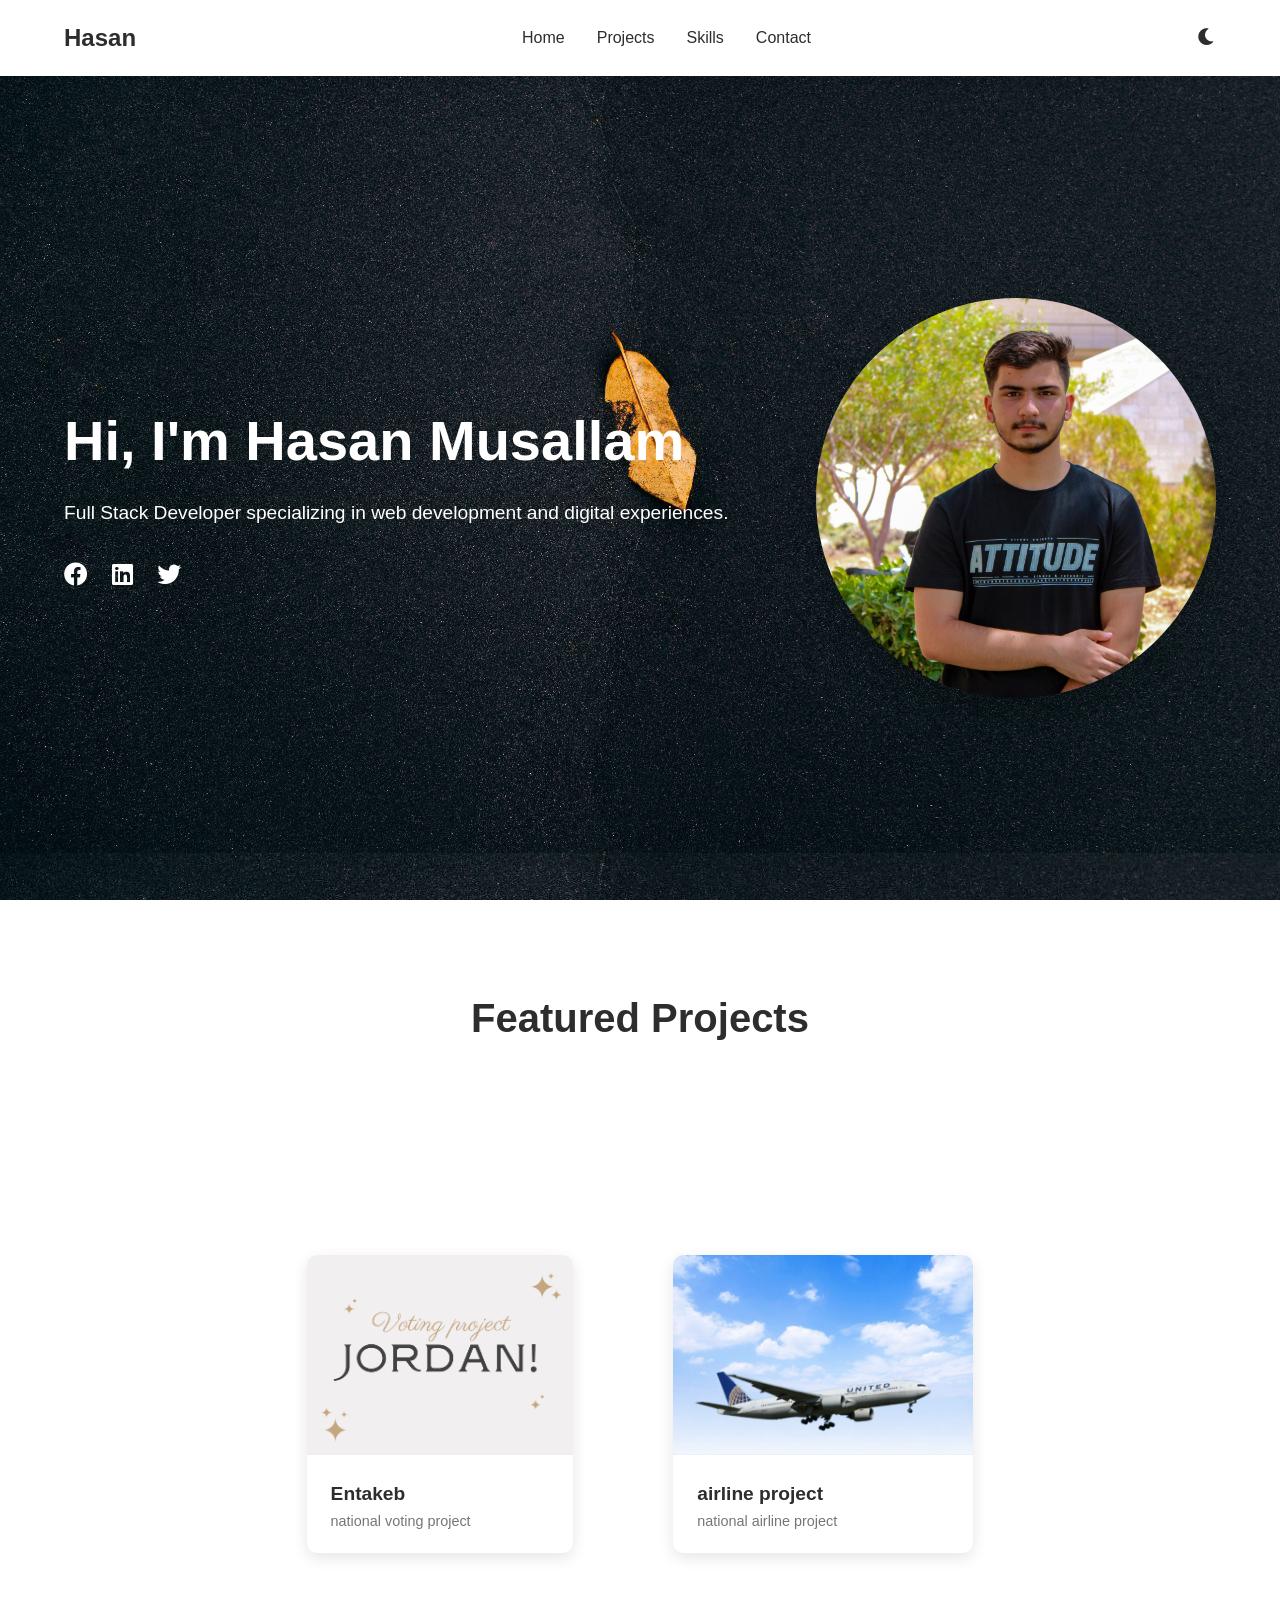
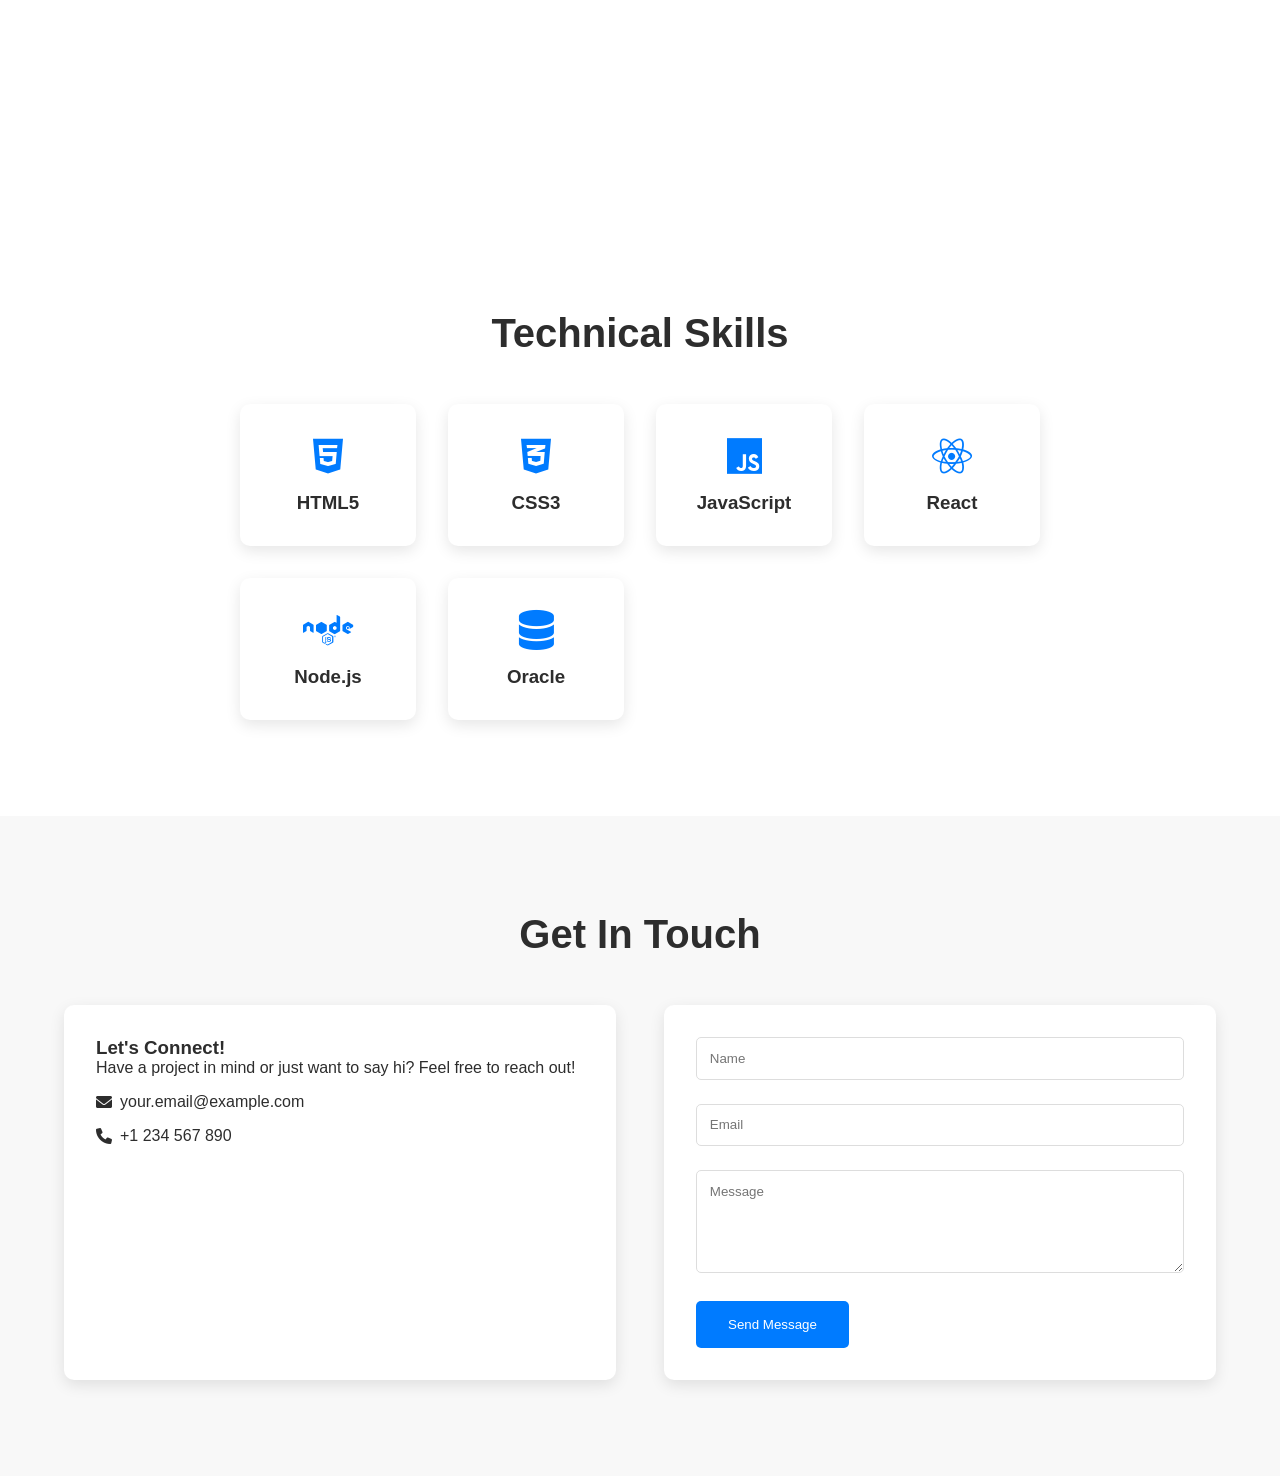
==== index.html @ b1ca7955 "Rename test.html to index.html" ====
<!DOCTYPE html>
<html lang="en">
<head>
    <meta charset="UTF-8">
    <meta name="viewport" content="width=device-width, initial-scale=1.0">
    <title>Your Name - Portfolio</title>
    <link href="https://cdnjs.cloudflare.com/ajax/libs/font-awesome/6.0.0/css/all.min.css" rel="stylesheet">
<link rel="stylesheet" href="styles.css">
</head>
<body>
    <nav>
        <h2>Hasan</h2>
        <div class="nav-links">
            <a href="#home">Home</a>
            <a href="#projects">Projects</a>
            <a href="#skills">Skills</a>
            <a href="#contact">Contact</a>
        </div>
        <button class="theme-toggle"><i class="fas fa-moon"></i></button>
    </nav>

    <section class="hero" id="home">
        <div class="hero-content">
            <h1>Hi, I'm Hasan Musallam</h1>
            <p>Full Stack Developer specializing in web development and digital experiences.</p>
            <div class="social-links">
                <a href="#"><i class="fab fa-facebook"></i></a>
                <a href="#"><i class="fab fa-linkedin"></i></a>
                <a href="#"><i class="fab fa-twitter"></i></a>
            </div>
        </div>
        <img src="imge/profile2.jpg" alt="Your Name" class="profile-img">
    </section>

    <section class="projects" id="projects">
        <h2 class="section-title">Featured Projects</h2>
        <div class="project-grid">
            <div class="project-card">
             <a href="file:///C:/Users/hs973/Desktop/my-face-api-project/test.html">   <img src="imge/Voting-project.png" alt="Project 1" class="project-image" ></a>
                <div class="project-info">
                    <h3 class="project-title">Entakeb</h3>
                    <p class="project-description">national voting project</p>
                </div>
            </div>
            <div class="project-card">
               <a href="file:///C:/Users/hs973/Desktop/website%20for%20airplane/index.html"> <img src="imge/project1.jpg" alt="Project 1" class="project-image"></a>
                <div class="project-info">
                    <h3 class="project-title">airline project</h3>
                    <p class="project-description">national airline project</p>
                </div>
            </div>
          
        </div>
    </section>

    <!-- Add Skills and Contact sections here -->
<!-- Skills Section -->
<section class="skills" id="skills">
    <h2 class="section-title">Technical Skills</h2>
    <div class="skills-grid">
        <div class="skill-card animate">
            <i class="fab fa-html5"></i>
            <h3>HTML5</h3>
        </div>
        <div class="skill-card animate">
            <i class="fab fa-css3-alt"></i>
            <h3>CSS3</h3>
        </div>
        <div class="skill-card animate">
            <i class="fab fa-js"></i>
            <h3>JavaScript</h3>
        </div>
        <div class="skill-card animate">
            <i class="fab fa-react"></i>
            <h3>React</h3>
        </div>
        <div class="skill-card animate">
            <i class="fab fa-node"></i>
            <h3>Node.js</h3>
        </div>
        <div class="skill-card animate">
            <i class="fas fa-database"></i>
            <h3>Oracle</h3>
        </div>
        <!-- Add more skills -->
    </div>
</section>

    <section class="contact" id="contact">
        <h2 class="section-title">Get In Touch</h2>
        <div class="contact-container">
            <div class="contact-info animate">
                <h3>Let's Connect!</h3>
                <p>Have a project in mind or just want to say hi? Feel free to reach out!</p>
                <div class="contact-details">
                    <p><i class="fas fa-envelope"></i> your.email@example.com</p>
                    <p><i class="fas fa-phone"></i> +1 234 567 890</p>
                </div>
            </div>
            <form class="contact-form animate">
                <div class="form-group">
                    <input type="text" placeholder="Name" required>
                </div>
                <div class="form-group">
                    <input type="email" placeholder="Email" required>
                </div>
                <div class="form-group">
                    <textarea rows="5" placeholder="Message" required></textarea>
                </div>
                <button type="submit" class="submit-btn">Send Message</button>
            </form>
        </div>
    </section>
    <script src="scrept.js"></script>
</body>
</html>
---- styles.css ----
:root {
    --primary-color: #2d2d2d;
    --secondary-color: #767676;
    --background-color: #ffffff;
    --accent-color: #007bff;
}

* {
    margin: 0;
    padding: 0;
    box-sizing: border-box;
    font-family: 'Segoe UI', sans-serif;
}

body {
    background-color: var(--background-color);
    color: var(--primary-color);
    transition: all 0.3s ease;
}

body.dark-mode {
    --primary-color: #ffffff;
    --secondary-color: #b3b3b3;
    --background-color: #1a1a1a;
}

/* Navigation */
nav {
    position: fixed;
    width: 100%;
    padding: 1.5rem 5%;
    background:white;
    display: flex;
    justify-content: space-between;
    align-items: center;
    z-index: 1000;
    box-shadow: 0 2px 10px rgba(0,0,0,0.1);
}

.dark-mode nav {
    background: rgba(26, 26, 26, 0.95);
}

.nav-links {
    display: flex;
    gap: 2rem;
}

.nav-links a {
    text-decoration: none;
    color: var(--primary-color);
    font-weight: 500;
    transition: color 0.3s ease;
}

.nav-links a:hover {
    color: var(--accent-color);
}

.theme-toggle {
    background: none;
    border: none;
    cursor: pointer;
    font-size: 1.2rem;
    color: var(--primary-color);
}

/* Hero Section */
.hero {
    background-image: url("imge/background.jpg");
    padding: 12rem 5% 6rem;
    display: flex;
    align-items: center;
    justify-content: space-between;
    min-height: 100vh;
}

.hero-content {
    max-width: 700px;
    opacity: 0;
    transform: translateY(30px);
    transition: all 0.6s ease;
}

.hero-content.visible {
    opacity: 1;
    transform: translateY(0);
}

.hero h1 {
    font-size: 3.5rem;
    margin-bottom: 1.5rem;
    line-height: 1.2;
    color: white;
}

.hero p {
    font-size: 1.2rem;
    color: white;
    margin-bottom: 2rem;
    line-height: 1.6;
}

.social-links {
    display: flex;
    gap: 1.5rem;
    margin-top: 2rem;
}

.social-links a {
    color: white;
    font-size: 1.5rem;
    transition: color 0.3s ease;
}

.social-links a:hover {
    color: var(--accent-color);
}

.profile-img {
    width: 400px;
    height: 400px;
    border-radius: 50%;
    object-fit: cover;
    box-shadow: 0 10px 30px rgba(0,0,0,0.2);
    opacity: 0;
    transform: translateX(30px);
    transition: all 0.6s ease;
}

.profile-img.visible {
    opacity: 1;
    transform: translateX(0);
}

/* Projects Section */
.projects {
    padding: 6rem 5%;
}

.section-title {
    font-size: 2.5rem;
    margin-bottom: 3rem;
    text-align: center;
}

.project-grid {
    display: flex;
    justify-content: center; /* Centers horizontally */
    align-items: center; /* Centers vertically */
    height: 70vh; /* Full viewport height */
    gap: 100px;
}

.project-card {

    background: var(--background-color);
    border-radius: 10px;
    overflow: hidden;
    box-shadow: 0 5px 15px rgba(0,0,0,0.1);
    transition: transform 0.3s ease;
}

.project-card:hover {
    transform: translateY(-10px);
}

.project-image {
    width: 100%;
    height: 200px;
    object-fit: cover;
}

.project-info {
    padding: 1.5rem;
}

.project-title {
    font-size: 1.2rem;
    margin-bottom: 0.5rem;
}

.project-description {
    color: var(--secondary-color);
    font-size: 0.9rem;
}

/* Responsive Design */
@media (max-width: 768px) {
    .hero {
        flex-direction: column;
        text-align: center;
        padding: 8rem 5% 4rem;
    }

    .profile-img {
        width: 250px;
        height: 250px;
        margin-top: 3rem;
    }

    .nav-links {
        display: none;
    }
}


/* Skills Section */
.skills {
    padding: 6rem 5%;
    background: var(--background-color);
}

.skills-grid {
    display: grid;
    grid-template-columns: repeat(auto-fit, minmax(150px, 1fr));
    gap: 2rem;
    max-width: 800px;
    margin: 0 auto;
}

.skill-card {
    background: var(--background-color);
    padding: 2rem;
    text-align: center;
    border-radius: 10px;
    box-shadow: 0 5px 15px rgba(0,0,0,0.1);
    transition: transform 0.3s ease;
}

.skill-card:hover {
    transform: translateY(-5px);
}

.skill-card i {
    font-size: 2.5rem;
    margin-bottom: 1rem;
    color: var(--accent-color);
}

/* Contact Section */
.contact {
    padding: 6rem 5%;
    background: #f8f8f8;
}

.dark-mode .contact {
    background: #2d2d2d;
}

.contact-container {
    max-width: 1200px;
    margin: 0 auto;
    display: grid;
    grid-template-columns: 1fr 1fr;
    gap: 3rem;
}

.contact-info {
    background: var(--background-color);
    padding: 2rem;
    border-radius: 10px;
    box-shadow: 0 5px 15px rgba(0,0,0,0.1);
}

.contact-details p {
    margin: 1rem 0;
    display: flex;
    align-items: center;
    gap: 0.5rem;
}

.contact-form {
    background: var(--background-color);
    padding: 2rem;
    border-radius: 10px;
    box-shadow: 0 5px 15px rgba(0,0,0,0.1);
}

.form-group {
    margin-bottom: 1.5rem;
}

.form-group input,
.form-group textarea {
    width: 100%;
    padding: 0.8rem;
    border: 1px solid #ddd;
    border-radius: 5px;
    background: var(--background-color);
    color: var(--primary-color);
}

.submit-btn {
    background: var(--accent-color);
    color: white;
    padding: 1rem 2rem;
    border: none;
    border-radius: 5px;
    cursor: pointer;
    transition: transform 0.3s ease;
}

.submit-btn:hover {
    transform: translateY(-2px);
}

@media (max-width: 768px) {
    .hero {
        flex-direction: column;
        text-align: center;
        padding: 8rem 5% 4rem;
    }

    .profile-img {
        width: 250px;
        height: 250px;
        margin-top: 3rem;
    }

    .nav-links {
        display: none;
    }

    .contact-container {
        grid-template-columns: 1fr;
    }
    
    .skills-grid {
        grid-template-columns: repeat(auto-fit, minmax(120px, 1fr));
    }
}
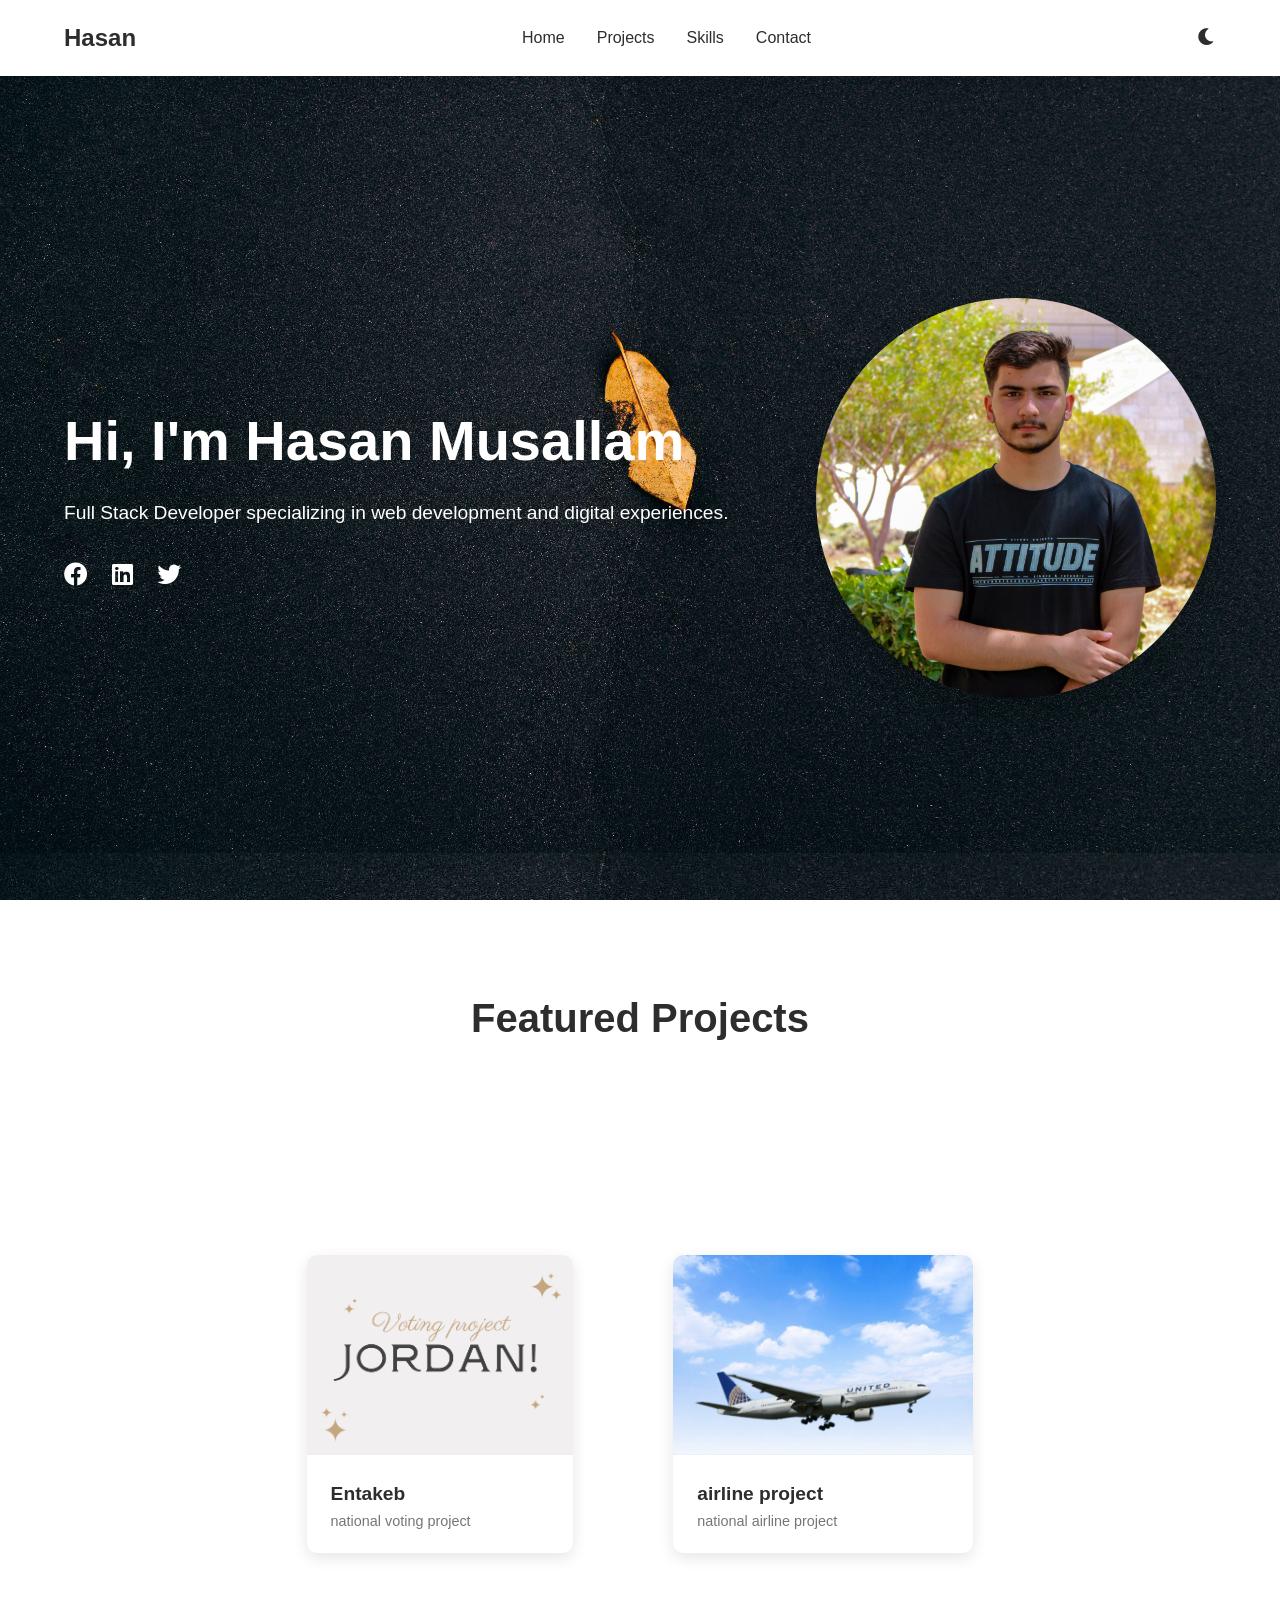
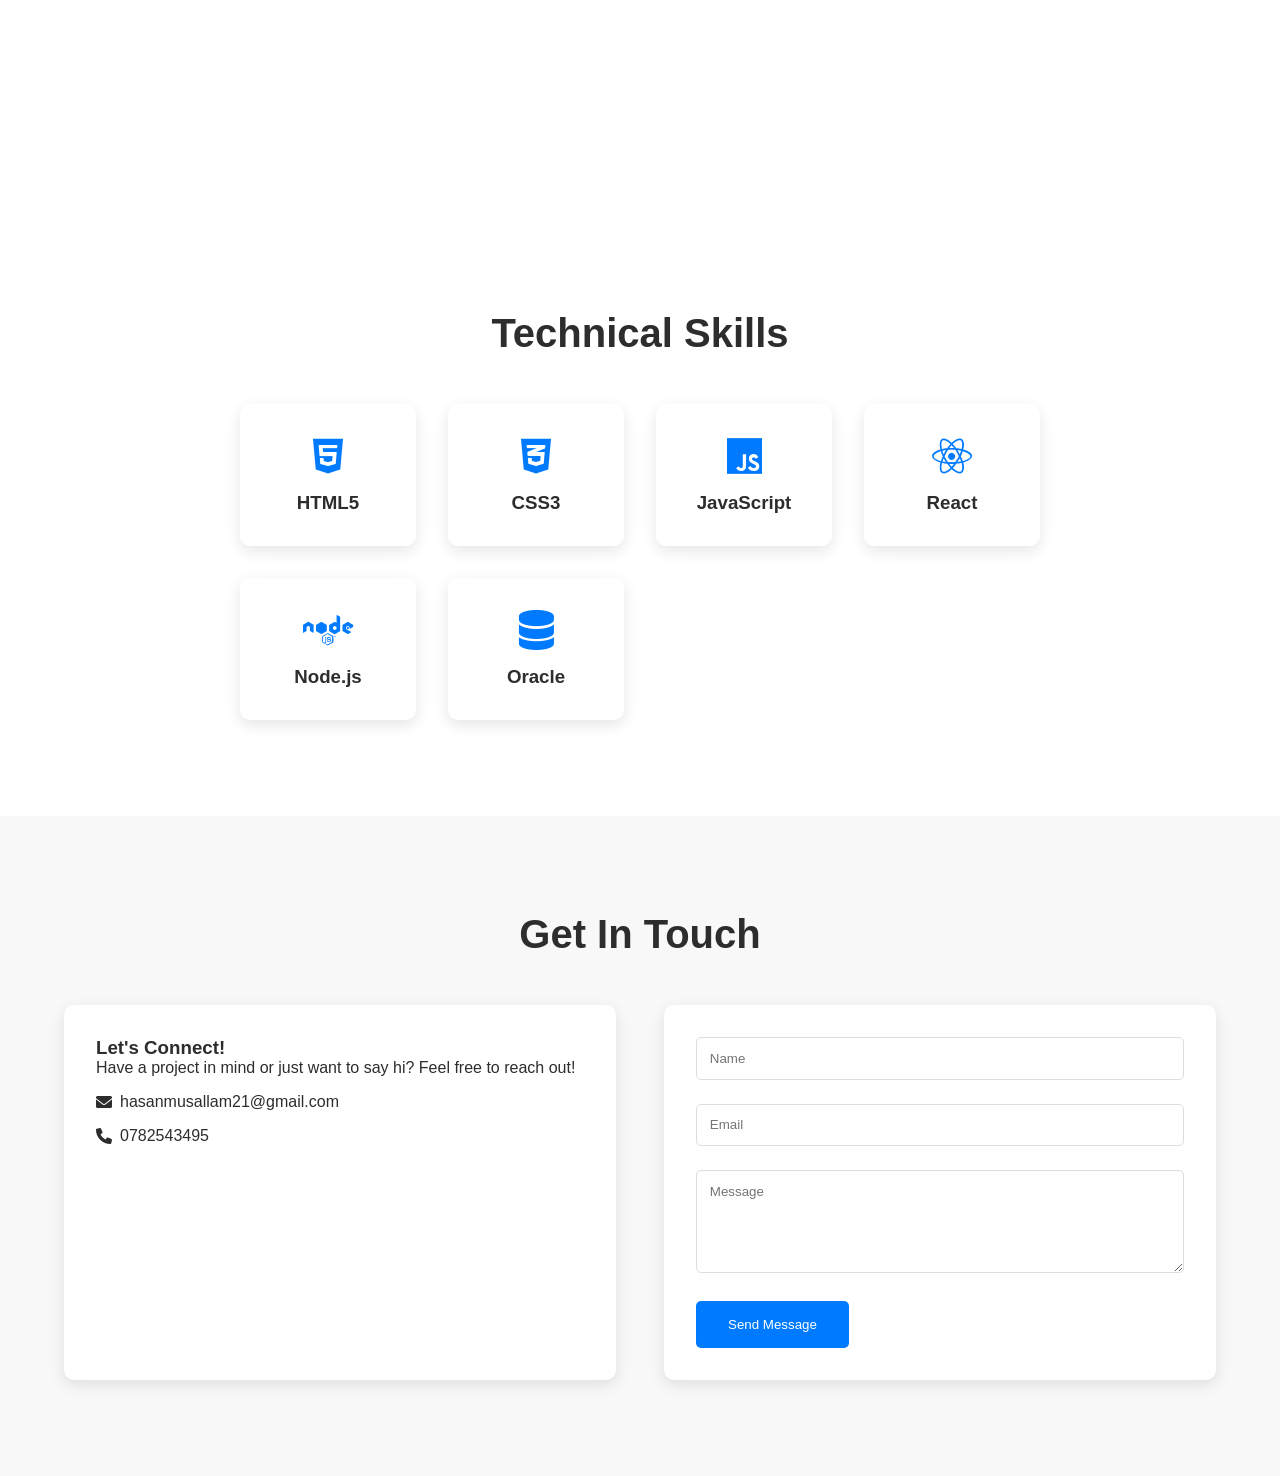
==== commit 3f4735ce: "Update contact information in index.html" ====
--- a/index.html
+++ b/index.html
@@ -93,8 +93,8 @@
                 <h3>Let's Connect!</h3>
                 <p>Have a project in mind or just want to say hi? Feel free to reach out!</p>
                 <div class="contact-details">
-                    <p><i class="fas fa-envelope"></i> your.email@example.com</p>
-                    <p><i class="fas fa-phone"></i> +1 234 567 890</p>
+                    <p><i class="fas fa-envelope"></i> hasanmusallam21@gmail.com</p>
+                    <p><i class="fas fa-phone"></i> 0782543495</p>
                 </div>
             </div>
             <form class="contact-form animate">
